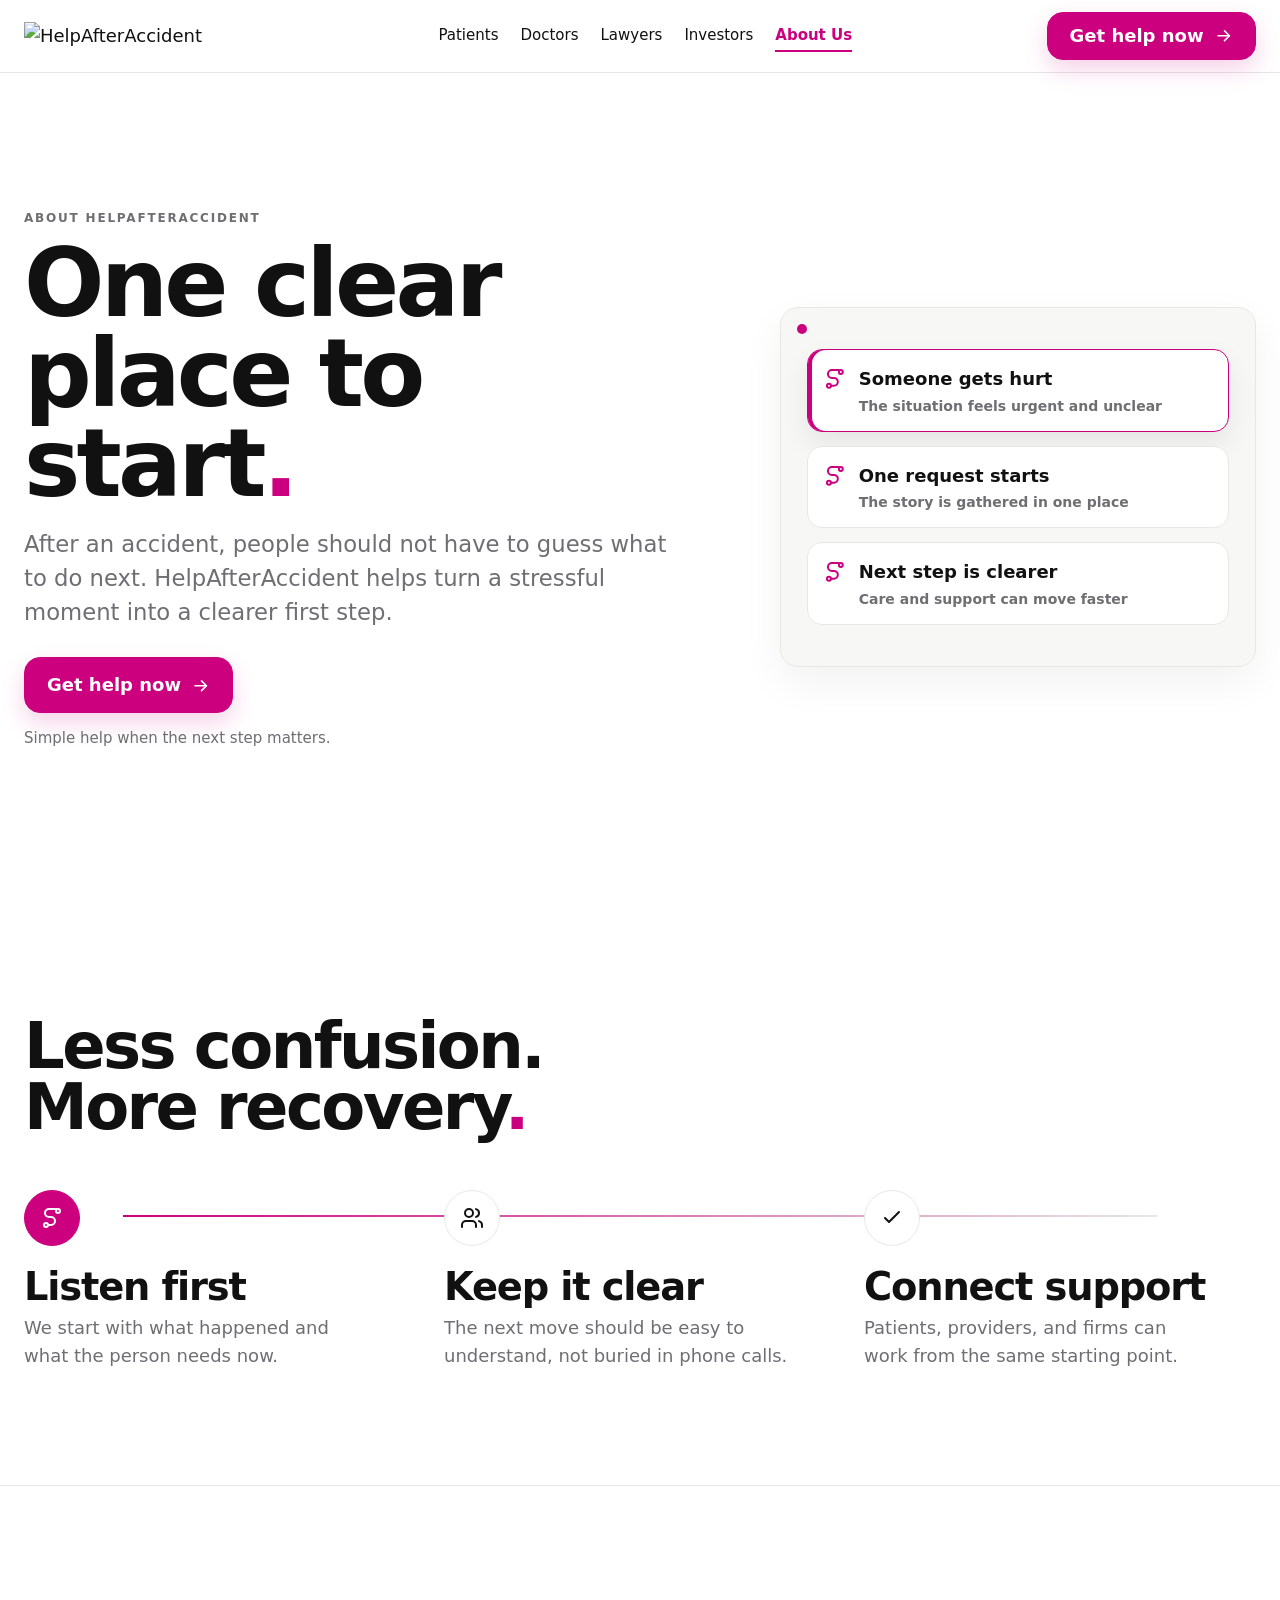
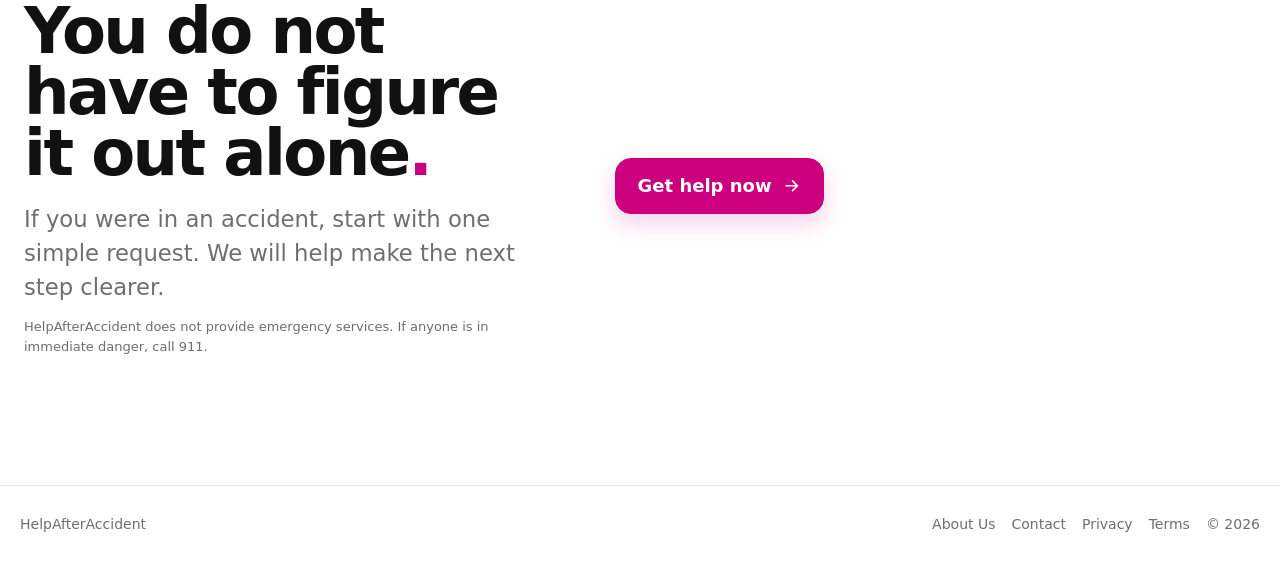
==== about.html @ e7239673 "Refine header and hero motion" ====
<!doctype html>
<html lang="en">
  <head>
    <meta charset="utf-8">
    <meta name="viewport" content="width=device-width, initial-scale=1">
    <title>About Us | HelpAfterAccident</title>
    <meta name="description" content="HelpAfterAccident gives people one clear place to start after an accident.">
    <meta property="og:title" content="About Us | HelpAfterAccident">
    <meta property="og:description" content="One clear place to start after an accident.">
    <meta name="twitter:card" content="summary">
    <link rel="icon" href="favicon.png">
    <link rel="apple-touch-icon" href="icon.png">
    <link rel="canonical" href="about.html">
    <link rel="stylesheet" href="styles.css">
    <script src="config.js"></script>
  </head>
  <body>
    <a class="skip" href="#main">Skip to content</a>
    <header class="site-header">
      <nav class="nav" aria-label="Main">
        <a class="logo" href="patients.html"><img src="logo.png" alt="HelpAfterAccident"></a>
        <div class="nav-links" id="menu" data-nav-links>
          <a href="patients.html">Patients</a><a href="doctors.html">Doctors</a><a href="lawyers.html">Lawyers</a><a href="investors.html">Investors</a><a href="about.html" aria-current="page">About Us</a>
        </div>
        <a class="button primary" href="patients.html">Get help now</a>
        <button class="menu-button" data-menu-button aria-expanded="false" aria-controls="menu">Menu</button>
      </nav>
    </header>
    <main id="main">
      <section class="hero">
        <div>
          <p class="eyebrow">About HelpAfterAccident</p>
          <h1>One clear place to start<span class="dot">.</span></h1>
          <p class="lead">After an accident, people should not have to guess what to do next. HelpAfterAccident helps turn a stressful moment into a clearer first step.</p>
          <div class="cta-row"><a class="button primary" href="patients.html">Get help now</a></div>
          <p class="support">Simple help when the next step matters.</p>
        </div>
        <div class="visual" data-state-visual>
          <div class="state" data-state>Someone gets hurt<span class="micro">The situation feels urgent and unclear</span></div>
          <div class="state" data-state>One request starts<span class="micro">The story is gathered in one place</span></div>
          <div class="state" data-state>Next step is clearer<span class="micro">Care and support can move faster</span></div>
        </div>
      </section>
      <section>
        <h2>Less confusion. More recovery<span class="dot">.</span></h2>
        <div class="steps">
          <div class="step"><div class="step-number">1</div><h3>Listen first</h3><p>We start with what happened and what the person needs now.</p></div>
          <div class="step"><div class="step-number">2</div><h3>Keep it clear</h3><p>The next move should be easy to understand, not buried in phone calls.</p></div>
          <div class="step"><div class="step-number">3</div><h3>Connect support</h3><p>Patients, providers, and firms can work from the same starting point.</p></div>
        </div>
      </section>
      <section class="final final-simple">
        <div><h2>You do not have to figure it out alone<span class="dot">.</span></h2><p class="lead">If you were in an accident, start with one simple request. We will help make the next step clearer.</p><p class="legal-note" data-legal="emergency"></p></div>
        <div class="plain-cta"><a class="button primary" href="patients.html">Get help now</a></div>
      </section>
    </main>
    <footer class="site-footer"><div class="footer-inner"><span>HelpAfterAccident</span><div class="footer-links"><a href="about.html">About Us</a><a href="mailto:contact@helpafteraccident.com">Contact</a><a href="privacy.html">Privacy</a><a href="terms.html">Terms</a><span>&copy; 2026</span></div></div></footer>
    <script src="script.js"></script>
  </body>
</html>
---- styles.css ----
:root {
  --ink: #111111;
  --paper: #ffffff;
  --soft-paper: #f7f7f5;
  --muted: #6e6e73;
  --line: #e7e7e5;
  --accent: #cc007e;
  --max: 1280px;
  --ease-out: cubic-bezier(0.22, 1, 0.36, 1);
  --ease-in-out: cubic-bezier(0.4, 0, 0.2, 1);
  font-family: Inter, ui-sans-serif, system-ui, -apple-system, BlinkMacSystemFont, "Segoe UI", sans-serif;
}

* { box-sizing: border-box; }
html { scroll-behavior: smooth; overflow-x: hidden; }
body {
  margin: 0;
  color: var(--ink);
  background: var(--paper);
  font-size: 17px;
  line-height: 1.55;
  overflow-x: hidden;
  text-rendering: optimizeLegibility;
}
body.menu-open { overflow: hidden; }
a { color: inherit; text-decoration: none; }
button, input, select, textarea { font: inherit; }
:focus-visible { outline: 3px solid var(--accent); outline-offset: 4px; }
.icon {
  width: 1.08em;
  height: 1.08em;
  flex: 0 0 auto;
  stroke: currentColor;
  stroke-width: 2;
  stroke-linecap: round;
  stroke-linejoin: round;
  fill: none;
}
.skip {
  position: fixed;
  left: 20px;
  top: calc(12px + env(safe-area-inset-top));
  z-index: 30;
  transform: translateY(-160%);
  background: var(--ink);
  color: white;
  padding: 10px 14px;
}
.skip:focus { transform: translateY(0); }

.site-header {
  position: sticky;
  top: 0;
  z-index: 20;
  border-bottom: 1px solid var(--line);
  background: color-mix(in srgb, var(--paper) 94%, transparent);
  backdrop-filter: blur(12px);
  padding-top: env(safe-area-inset-top);
}
.nav {
  max-width: var(--max);
  margin: 0 auto;
  min-height: 64px;
  padding: 0 20px;
  display: grid;
  grid-template-columns: auto 1fr auto;
  gap: 12px;
  align-items: center;
}
.logo { display: inline-flex; align-items: center; min-height: 48px; }
.logo img {
  width: 176px;
  max-width: 52vw;
  height: auto;
  display: block;
}
.nav-links {
  position: fixed;
  inset: calc(64px + env(safe-area-inset-top)) 0 auto 0;
  display: none;
  background: var(--paper);
  border-bottom: 1px solid var(--line);
  padding: 18px 20px 22px;
  flex-direction: column;
  gap: 4px;
  font-size: 22px;
  box-shadow: 0 28px 70px rgba(17, 17, 17, .10);
}
.nav-links.open { display: flex; animation: menu-in 180ms var(--ease-out); }
.nav-links a {
  min-height: 52px;
  display: flex;
  align-items: center;
  border-radius: 14px;
  padding: 0 12px;
}
.nav-links a[aria-current="page"] {
  color: var(--accent);
  background: color-mix(in srgb, var(--accent) 8%, white);
  font-weight: 850;
}
.menu-button {
  display: inline-flex;
  justify-self: end;
  gap: 8px;
  align-items: center;
  justify-content: center;
  min-width: 48px;
  min-height: 48px;
  border: 1px solid var(--line);
  border-radius: 14px;
  background: var(--paper);
  color: var(--ink);
}
.nav > .button { display: none; }

.button {
  display: inline-flex;
  gap: 10px;
  min-height: 56px;
  align-items: center;
  justify-content: center;
  border: 1px solid var(--ink);
  border-radius: 16px;
  padding: 0 22px;
  font-weight: 850;
  cursor: pointer;
  transition: transform 150ms var(--ease-in-out), box-shadow 150ms var(--ease-in-out), background 150ms var(--ease-in-out);
}
.button.primary {
  background: var(--accent);
  border-color: var(--accent);
  color: white;
  box-shadow: 0 10px 24px rgba(204, 0, 126, .18);
}
.button.secondary { background: transparent; color: var(--ink); }
.button:hover { transform: translateY(-1px); box-shadow: 0 14px 30px rgba(17, 17, 17, .11); }
.button:active { transform: scale(.985); }
.button .icon { transition: transform 150ms var(--ease-in-out); }
.button:hover .icon { transform: translateX(3px); }

main > section {
  max-width: var(--max);
  margin: 0 auto;
  padding: 72px 20px;
}
.hero {
  min-height: calc(100svh - 65px - env(safe-area-inset-top));
  display: grid;
  grid-template-columns: 1fr;
  align-content: start;
  gap: 24px;
  padding-top: 34px;
  padding-bottom: 34px;
}
.hero > * {
  opacity: 0;
  transform: translateY(12px);
  animation: rise-in 420ms var(--ease-out) forwards;
}
.hero > *:nth-child(2) { animation-delay: 80ms; }
.hero.dark {
  max-width: none;
  background: var(--ink);
  color: white;
  padding-left: 20px;
  padding-right: 20px;
}
.eyebrow {
  margin: 0 0 12px;
  color: var(--muted);
  font-size: 12px;
  font-weight: 900;
  letter-spacing: .15em;
  text-transform: uppercase;
}
.dark .eyebrow { color: #c8c8c8; }
h1, h2 {
  margin: 0;
  letter-spacing: -.04em;
  line-height: .95;
}
h1 {
  font-size: clamp(2.75rem, 11.5vw, 4rem);
  max-width: 10ch;
}
h2 {
  font-size: clamp(2.15rem, 8.4vw, 3.9rem);
  max-width: 12ch;
}
.lead {
  max-width: 38ch;
  margin: 18px 0 0;
  font-size: 18px;
  line-height: 1.5;
  color: var(--muted);
}
.dark .lead { color: #dddddd; }
.cta-row {
  display: grid;
  gap: 12px;
  margin-top: 28px;
  align-items: center;
}
.cta-row .button { width: 100%; }
.support { color: var(--muted); font-size: 15px; margin-top: 14px; }
.dot { color: var(--accent); }

.visual {
  border: 1px solid var(--line);
  border-radius: 18px;
  background: var(--soft-paper);
  min-height: 232px;
  padding: 18px;
  display: grid;
  align-content: center;
  gap: 14px;
  position: relative;
  overflow: hidden;
  box-shadow: 0 16px 44px rgba(17, 17, 17, .055);
}
.visual::before {
  content: "";
  position: absolute;
  inset: 16px auto auto 16px;
  width: 10px;
  height: 10px;
  border-radius: 999px;
  background: var(--accent);
}
.dark .visual { background: #181818; border-color: #333; }
.word-path { position: relative; display: grid; gap: 10px; }
.word-path::before {
  content: "";
  position: absolute;
  top: 34px;
  bottom: 34px;
  right: 32px;
  width: 2px;
  background: var(--line);
}
.word-path button {
  width: 100%;
  min-height: 58px;
  background: white;
  border: 1px solid var(--line);
  border-radius: 15px;
  padding: 12px 60px 12px 14px;
  text-align: left;
  font-size: clamp(1.65rem, 8vw, 2.4rem);
  line-height: 1;
  font-weight: 900;
  transition: border-color 180ms var(--ease-in-out), transform 180ms var(--ease-in-out), background 180ms var(--ease-in-out);
}
.word-path button[aria-pressed="true"] {
  border-color: var(--accent);
  background: color-mix(in srgb, var(--accent) 6%, white);
}
.word-path p {
  margin: 7px 0 0;
  font-size: 15px;
  line-height: 1.35;
  color: var(--muted);
  font-weight: 650;
}
.traveler {
  width: 14px;
  height: 14px;
  background: var(--accent);
  border-radius: 999px;
  position: absolute;
  right: 26px;
  top: 22px;
  box-shadow: 0 0 0 5px rgba(204, 0, 126, .12);
  transition: transform 920ms var(--ease-out);
  z-index: 2;
}

.state {
  border: 1px solid var(--line);
  border-radius: 15px;
  background: white;
  padding: 15px;
  min-height: 72px;
  font-weight: 850;
  display: grid;
  grid-template-columns: auto 1fr;
  column-gap: 12px;
  align-items: start;
  transition: transform 200ms var(--ease-in-out), border-color 200ms var(--ease-in-out), box-shadow 200ms var(--ease-in-out);
}
.dark .state { background: #222; border-color: #3a3a3a; }
.state.active {
  border-color: var(--accent);
  box-shadow: inset 4px 0 0 var(--accent), 0 12px 28px rgba(17, 17, 17, .075);
  transform: none;
}
.state > .icon { color: var(--accent); margin-top: 2px; font-size: 22px; }
.micro {
  display: block;
  grid-column: 2;
  margin-top: 4px;
  color: var(--muted);
  font-size: 14px;
  line-height: 1.35;
  font-weight: 550;
}

.steps {
  display: grid;
  grid-template-columns: 1fr;
  gap: 0;
  margin-top: 34px;
  position: relative;
}
.steps::before {
  content: "";
  position: absolute;
  top: 24px;
  bottom: 24px;
  left: 24px;
  width: 2px;
  background: linear-gradient(180deg, var(--accent), var(--line));
}
.step {
  position: relative;
  padding: 0 0 32px 72px;
}
.step:last-child { padding-bottom: 0; }
.step-number {
  position: absolute;
  left: 0;
  top: 0;
  width: 50px;
  height: 50px;
  border-radius: 999px;
  background: var(--paper);
  color: var(--ink);
  border: 1px solid var(--line);
  display: grid;
  place-items: center;
  transition: transform 200ms var(--ease-in-out), background 200ms var(--ease-in-out), color 200ms var(--ease-in-out), border-color 200ms var(--ease-in-out);
}
.step:first-child .step-number,
.step:hover .step-number {
  background: var(--accent);
  color: white;
  border-color: var(--accent);
}
.step-number .icon { width: 24px; height: 24px; }
.step h3 {
  font-size: clamp(1.55rem, 6vw, 2.3rem);
  line-height: 1;
  margin: 0 0 8px;
  letter-spacing: -.03em;
}
.step p { margin: 0; color: var(--muted); max-width: 30ch; }

.final {
  display: grid;
  grid-template-columns: 1fr;
  gap: 28px;
  align-items: start;
  border-top: 1px solid var(--line);
  padding-bottom: calc(84px + env(safe-area-inset-bottom));
}
.final-simple {
  align-items: center;
}
.plain-cta {
  display: flex;
  align-items: center;
}
form {
  border: 1px solid var(--line);
  border-radius: 18px;
  padding: 18px;
  background: var(--soft-paper);
  display: grid;
  gap: 14px;
  box-shadow: 0 16px 40px rgba(17, 17, 17, .045);
}
label { display: grid; gap: 7px; font-weight: 800; font-size: 15px; }
input, select, textarea {
  min-height: 50px;
  border: 1px solid #d4d4d0;
  border-radius: 13px;
  padding: 10px 12px;
  background: white;
  transition: border-color 160ms var(--ease-in-out), box-shadow 160ms var(--ease-in-out);
}
input:focus, select:focus, textarea:focus {
  border-color: var(--accent);
  box-shadow: 0 0 0 4px rgba(204, 0, 126, .11);
}
textarea { min-height: 104px; resize: vertical; }
.check {
  grid-template-columns: 24px 1fr;
  align-items: start;
  font-weight: 650;
  color: var(--muted);
}
.check input { min-height: 20px; width: 20px; margin-top: 2px; }
.hidden-field { position: absolute; left: -10000px; width: 1px; height: 1px; overflow: hidden; }
.form-status { min-height: 24px; color: #9b005f; font-weight: 750; }
.legal-note { color: var(--muted); font-size: 13px; }

.proof-strip { display: none; gap: 18px; margin-top: 24px; flex-wrap: wrap; }
.proof-strip.visible { display: flex; }
.proof-item { border-top: 1px solid #555; padding-top: 12px; min-width: 150px; }
.proof-value { font-size: 1.55rem; font-weight: 900; }
.proof-label { color: #d0d0d0; font-size: 14px; }

.site-footer {
  border-top: 1px solid var(--line);
  padding: 28px 20px calc(28px + env(safe-area-inset-bottom));
  color: var(--muted);
  font-size: 14px;
}
.footer-inner {
  max-width: var(--max);
  margin: 0 auto;
  display: flex;
  gap: 16px;
  justify-content: space-between;
  flex-wrap: wrap;
}
.footer-links { display: flex; gap: 16px; flex-wrap: wrap; }

.reveal {
  opacity: 1;
  transform: none;
}
.js .reveal {
  opacity: 0;
  transform: translateY(12px);
  transition: opacity 420ms var(--ease-out), transform 420ms var(--ease-out);
}
.js .reveal.is-visible {
  opacity: 1;
  transform: translateY(0);
}
.sticky-cta {
  position: fixed;
  z-index: 18;
  left: 0;
  right: 0;
  bottom: 0;
  padding: 10px 20px calc(10px + env(safe-area-inset-bottom));
  background: color-mix(in srgb, var(--paper) 94%, transparent);
  border-top: 1px solid var(--line);
  backdrop-filter: blur(14px);
  transform: translateY(110%);
  transition: transform 220ms var(--ease-out);
}
.sticky-cta.visible { transform: translateY(0); }
.sticky-cta .button { width: 100%; }

@keyframes rise-in {
  to { opacity: 1; transform: translateY(0); }
}
@keyframes menu-in {
  from { opacity: 0; transform: translateY(-8px); }
  to { opacity: 1; transform: translateY(0); }
}

@media (min-width: 520px) {
  .cta-row { display: flex; flex-wrap: wrap; }
  .cta-row .button { width: auto; }
  main > section { padding-left: 24px; padding-right: 24px; }
}

@media (min-width: 861px) {
  body { font-size: 18px; }
  .nav {
    min-height: 72px;
    padding: 0 24px;
    grid-template-columns: auto 1fr auto;
    gap: 24px;
  }
  .logo img { width: 220px; max-width: 54vw; }
  .menu-button { display: none; }
  .nav > .button { display: inline-flex; justify-self: end; min-height: 48px; }
  .nav-links {
    position: static;
    display: flex;
    justify-self: center;
    flex-direction: row;
    gap: 22px;
    padding: 0;
    border: 0;
    box-shadow: none;
    font-size: 15px;
    background: transparent;
  }
  .nav-links a {
    min-height: 44px;
    padding: 0;
    border-radius: 0;
    position: relative;
    background: transparent !important;
  }
  .nav-links a::after {
    content: "";
    position: absolute;
    left: 0;
    right: 0;
    bottom: 6px;
    height: 2px;
    background: var(--accent);
    transform: scaleX(0);
    transform-origin: left;
    transition: transform 180ms var(--ease-in-out);
  }
  .nav-links a:hover::after,
  .nav-links a[aria-current="page"]::after { transform: scaleX(1); }
  main > section { padding: clamp(84px, 9vw, 136px) 24px; }
  .hero {
    min-height: calc(100svh - 72px);
    grid-template-columns: minmax(0, 7fr) minmax(320px, 5fr);
    align-items: center;
    align-content: center;
    gap: clamp(40px, 7vw, 90px);
  }
  .hero.dark {
    padding-left: max(24px, calc((100vw - var(--max)) / 2 + 24px));
    padding-right: max(24px, calc((100vw - var(--max)) / 2 + 24px));
  }
  h1 { font-size: clamp(4.8rem, 7.4vw, 7.5rem); }
  h2 { font-size: clamp(3.6rem, 5vw, 5.4rem); }
  .lead { max-width: 56ch; font-size: clamp(1.15rem, 1.8vw, 1.42rem); }
  .visual { min-height: 360px; padding: 26px; }
  .word-path { gap: 18px; }
  .word-path button {
    min-height: 88px;
    padding: 20px 70px 20px 20px;
    font-size: clamp(2rem, 4vw, 4.2rem);
  }
  .word-path p { font-size: 18px; }
  .traveler { top: 38px; right: 30px; }
  .steps {
    grid-template-columns: 1fr 1fr 1fr;
    gap: 28px;
    margin-top: 52px;
  }
  .steps::before {
    top: 25px;
    bottom: auto;
    left: 8%;
    right: 8%;
    width: auto;
    height: 2px;
    background: linear-gradient(90deg, var(--accent), var(--line));
  }
  .step { padding: 0; }
  .step-number {
    position: static;
    width: 56px;
    height: 56px;
  }
  .step h3 { margin: 22px 0 8px; font-size: clamp(1.8rem, 3vw, 3rem); }
  .final {
    grid-template-columns: minmax(0, 5fr) minmax(300px, 6fr);
    gap: 56px;
    padding-bottom: clamp(84px, 9vw, 136px);
  }
  .sticky-cta { display: none; }
}

@media (max-width: 380px) {
  .nav { padding-left: 16px; padding-right: 16px; }
  .logo img { width: 148px; }
  main > section, .hero.dark { padding-left: 16px; padding-right: 16px; }
  .hero { padding-top: 26px; gap: 20px; }
  h1 { font-size: clamp(2.45rem, 12vw, 3.4rem); }
  .lead { font-size: 17px; }
  .cta-row { margin-top: 22px; }
  .hero .button.secondary,
  .hero .support { display: none; }
  .visual { min-height: 214px; }
  .word-path button { font-size: 1.45rem; }
}

@media (prefers-reduced-motion: reduce) {
  *, *::before, *::after {
    animation-duration: .01ms !important;
    animation-iteration-count: 1 !important;
    scroll-behavior: auto !important;
    transition-duration: .01ms !important;
  }
  .hero > *, .js .reveal {
    opacity: 1 !important;
    transform: none !important;
  }
  .sticky-cta { transition: none !important; }
}
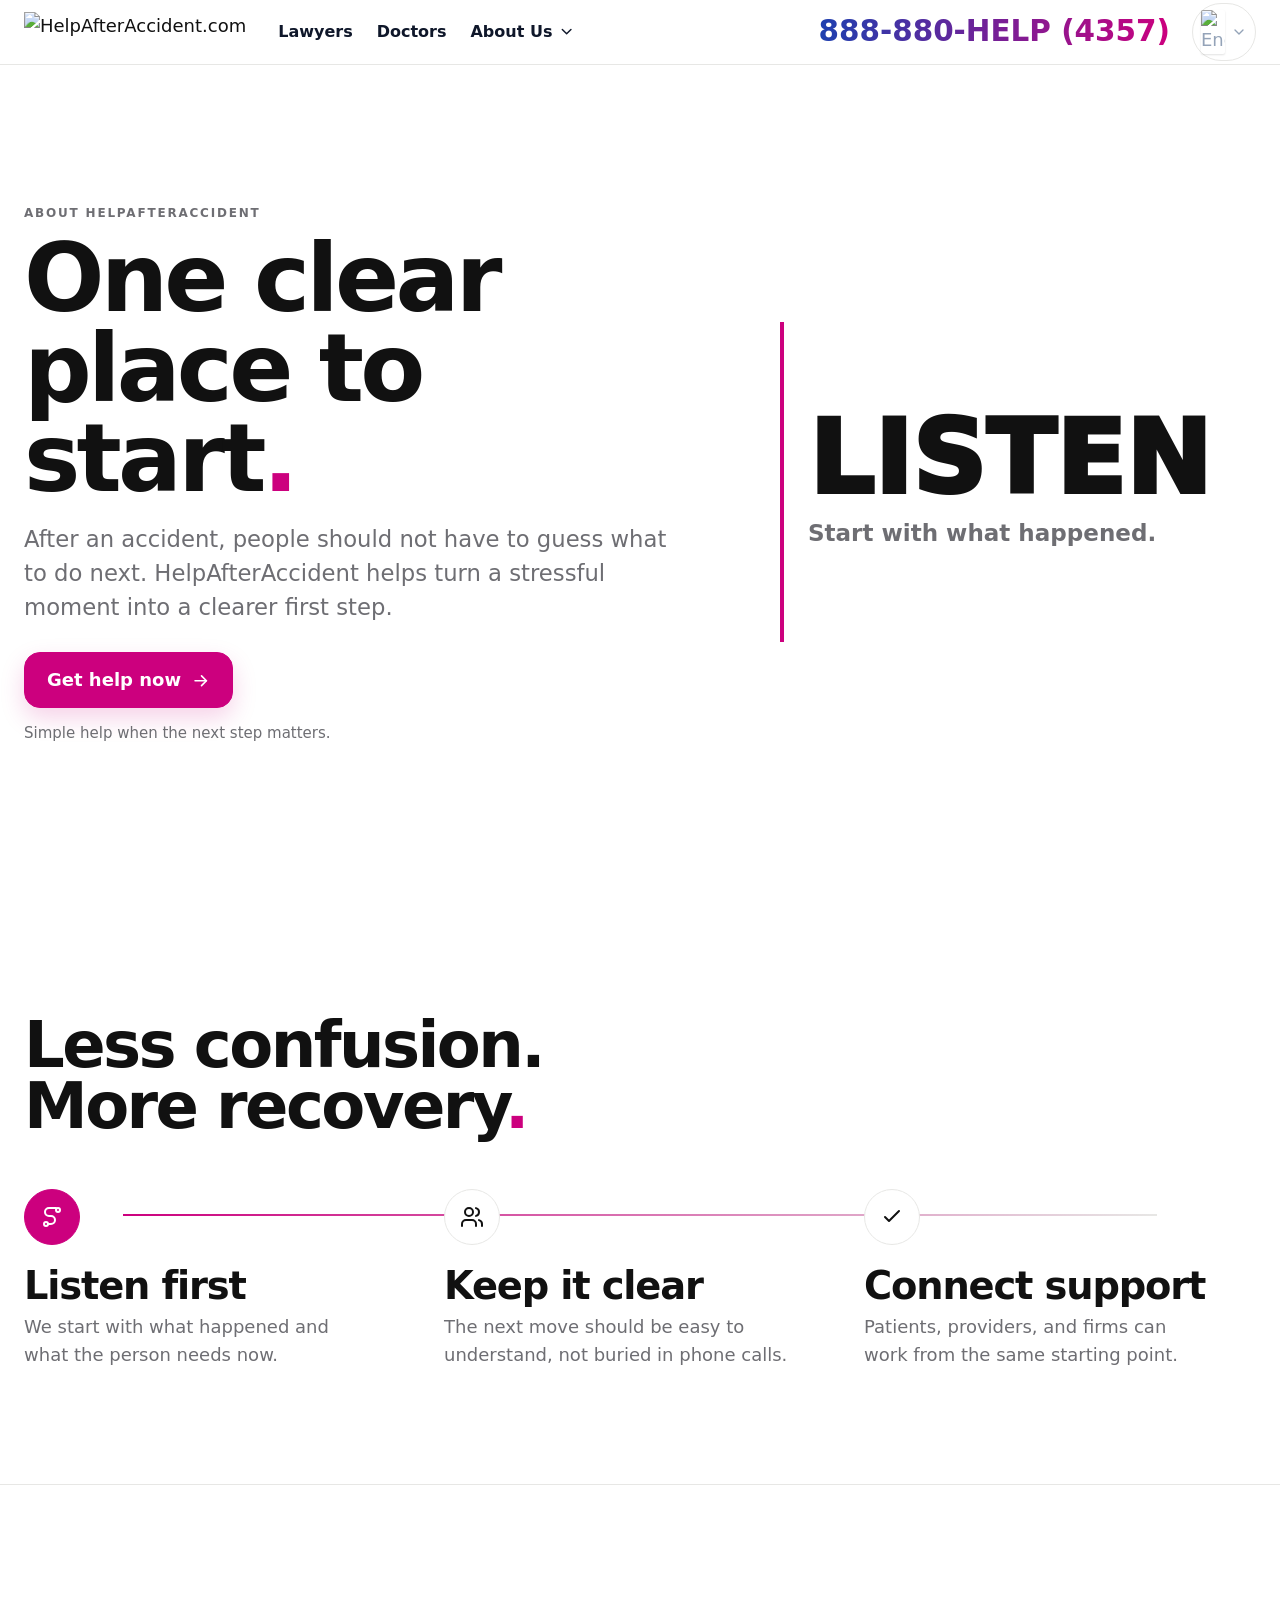
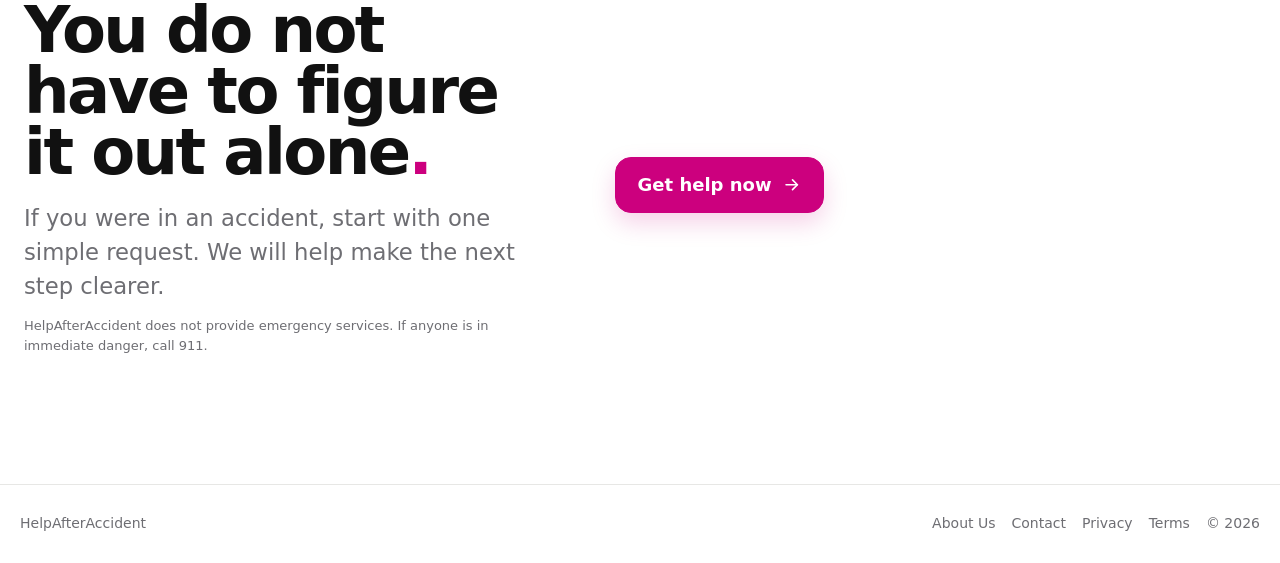
==== commit 77740cf2: "Add kinetic hero word panel" ====
--- a/about.html
+++ b/about.html
@@ -17,14 +17,33 @@
   <body>
     <a class="skip" href="#main">Skip to content</a>
     <header class="site-header">
-      <nav class="nav" aria-label="Main">
-        <a class="logo" href="patients.html"><img src="logo.png" alt="HelpAfterAccident"></a>
-        <div class="nav-links" id="menu" data-nav-links>
-          <a href="patients.html">Patients</a><a href="doctors.html">Doctors</a><a href="lawyers.html">Lawyers</a><a href="investors.html">Investors</a><a href="about.html" aria-current="page">About Us</a>
+      <div class="container-custom nav-shell">
+        <div class="header-bar">
+          <div class="header-left">
+            <a class="logo" href="patients.html"><img src="logo.png" alt="HelpAfterAccident.com"></a>
+            <nav class="nav-links" id="menu" data-nav-links aria-label="Main">
+              <a href="lawyers.html">Lawyers</a>
+              <a href="doctors.html">Doctors</a>
+              <div class="nav-dropdown">
+                <button class="nav-dropdown-trigger" type="button">About Us<svg class="icon" viewBox="0 0 24 24" aria-hidden="true"><path d="m6 9 6 6 6-6"/></svg></button>
+                <div class="nav-dropdown-menu">
+                  <a href="about.html">About</a>
+                  <a href="investors.html">Investor Relations</a>
+                </div>
+              </div>
+            </nav>
+          </div>
+          <div class="header-actions">
+            <a class="phone-link" href="tel:8888804357">888-880-HELP (4357)</a>
+            <button class="language-button" type="button" aria-label="Select language"><img src="https://flagcdn.com/w40/us.png" alt="English"><svg class="icon" viewBox="0 0 24 24" aria-hidden="true"><path d="m6 9 6 6 6-6"/></svg></button>
+          </div>
+          <div class="mobile-actions">
+            <button class="language-button" type="button" aria-label="Select language"><img src="https://flagcdn.com/w40/us.png" alt="English"><svg class="icon" viewBox="0 0 24 24" aria-hidden="true"><path d="m6 9 6 6 6-6"/></svg></button>
+            <a class="mobile-call" href="tel:8888804357"><svg class="icon" viewBox="0 0 24 24" aria-hidden="true"><path d="M22 16.92v3a2 2 0 0 1-2.18 2 19.8 19.8 0 0 1-8.63-3.07 19.5 19.5 0 0 1-6-6A19.8 19.8 0 0 1 2.12 4.18 2 2 0 0 1 4.11 2h3a2 2 0 0 1 2 1.72c.12.91.33 1.8.63 2.65a2 2 0 0 1-.45 2.11L8 9.79a16 16 0 0 0 6.2 6.2l1.31-1.31a2 2 0 0 1 2.11-.45c.85.3 1.74.51 2.65.63A2 2 0 0 1 22 16.92z"/></svg><span>Call</span></a>
+            <button class="menu-button" data-menu-button aria-expanded="false" aria-controls="menu">Menu</button>
+          </div>
         </div>
-        <a class="button primary" href="patients.html">Get help now</a>
-        <button class="menu-button" data-menu-button aria-expanded="false" aria-controls="menu">Menu</button>
-      </nav>
+      </div>
     </header>
     <main id="main">
       <section class="hero">
@@ -35,10 +54,10 @@
           <div class="cta-row"><a class="button primary" href="patients.html">Get help now</a></div>
           <p class="support">Simple help when the next step matters.</p>
         </div>
-        <div class="visual" data-state-visual>
-          <div class="state" data-state>Someone gets hurt<span class="micro">The situation feels urgent and unclear</span></div>
-          <div class="state" data-state>One request starts<span class="micro">The story is gathered in one place</span></div>
-          <div class="state" data-state>Next step is clearer<span class="micro">Care and support can move faster</span></div>
+        <div class="kinetic-panel" data-kinetic-panel aria-label="What HelpAfterAccident does">
+          <div class="kinetic-step is-active" data-kinetic-step><span>Listen</span><p>Start with what happened.</p></div>
+          <div class="kinetic-step" data-kinetic-step><span>Clarify</span><p>Make the next move easier.</p></div>
+          <div class="kinetic-step" data-kinetic-step><span>Connect</span><p>Help support move faster.</p></div>
         </div>
       </section>
       <section>
--- a/styles.css
+++ b/styles.css
@@ -21,6 +21,7 @@
   line-height: 1.55;
   overflow-x: hidden;
   text-rendering: optimizeLegibility;
+  padding-top: calc(80px + env(safe-area-inset-top));
 }
 body.menu-open { overflow: hidden; }
 a { color: inherit; text-decoration: none; }
@@ -49,70 +50,162 @@
 .skip:focus { transform: translateY(0); }
 
 .site-header {
-  position: sticky;
+  position: fixed;
   top: 0;
+  left: 0;
+  right: 0;
   z-index: 20;
   border-bottom: 1px solid var(--line);
-  background: color-mix(in srgb, var(--paper) 94%, transparent);
-  backdrop-filter: blur(12px);
+  background: var(--paper);
+  box-shadow: 0 0 0 rgba(17, 17, 17, 0);
+  transition: box-shadow 300ms var(--ease-in-out);
   padding-top: env(safe-area-inset-top);
 }
-.nav {
+.container-custom {
   max-width: var(--max);
   margin: 0 auto;
-  min-height: 64px;
-  padding: 0 20px;
-  display: grid;
-  grid-template-columns: auto 1fr auto;
-  gap: 12px;
-  align-items: center;
+  padding-left: 16px;
+  padding-right: 16px;
+}
+.nav-shell { height: 80px; }
+.header-bar {
+  height: 100%;
+  display: flex;
+  align-items: center;
+  justify-content: space-between;
+  background: var(--paper);
+}
+.header-left {
+  display: flex;
+  align-items: center;
+  gap: 18px;
+  min-width: 0;
 }
 .logo { display: inline-flex; align-items: center; min-height: 48px; }
 .logo img {
-  width: 176px;
-  max-width: 52vw;
-  height: auto;
+  height: 32px;
+  width: auto;
+  max-width: min(52vw, 220px);
   display: block;
+  object-fit: contain;
 }
 .nav-links {
   position: fixed;
-  inset: calc(64px + env(safe-area-inset-top)) 0 auto 0;
+  inset: calc(80px + env(safe-area-inset-top)) 0 auto 0;
   display: none;
   background: var(--paper);
   border-bottom: 1px solid var(--line);
-  padding: 18px 20px 22px;
+  padding: 24px 20px 28px;
   flex-direction: column;
-  gap: 4px;
-  font-size: 22px;
+  gap: 14px;
+  font-size: 18px;
   box-shadow: 0 28px 70px rgba(17, 17, 17, .10);
 }
 .nav-links.open { display: flex; animation: menu-in 180ms var(--ease-out); }
-.nav-links a {
-  min-height: 52px;
+.nav-links a,
+.nav-dropdown-trigger {
+  min-height: 44px;
   display: flex;
   align-items: center;
-  border-radius: 14px;
+  gap: 6px;
+  border: 0;
+  background: transparent;
+  color: #0f172a;
+  font-size: inherit;
+  font-weight: 800;
+  text-transform: capitalize;
+  padding: 0;
+  cursor: pointer;
+}
+.nav-links a:hover,
+.nav-dropdown-trigger:hover { color: var(--accent); }
+.nav-dropdown {
+  display: grid;
+  gap: 8px;
+}
+.nav-dropdown-menu {
+  display: grid;
+  gap: 8px;
+  padding-left: 16px;
+  border-left: 2px solid var(--line);
+}
+.nav-dropdown-menu a {
+  color: #475569;
+  font-size: 16px;
+  font-weight: 750;
+}
+.header-actions {
+  display: none;
+  align-items: center;
+  gap: 22px;
+}
+.phone-link {
+  white-space: nowrap;
+  font-size: clamp(1.35rem, 2.3vw, 2rem);
+  line-height: 1;
+  font-weight: 900;
+  background: linear-gradient(90deg, #1e40af 0%, #cc007e 50%, #1e40af 100%);
+  background-size: 200% auto;
+  -webkit-background-clip: text;
+  background-clip: text;
+  color: transparent;
+  animation: gradient-move 2.5s linear infinite;
+}
+.language-button {
+  display: inline-flex;
+  align-items: center;
+  gap: 6px;
+  border: 1px solid var(--line);
+  border-radius: 999px;
+  background: var(--paper);
+  padding: 6px 8px;
+  min-height: 34px;
+  color: #94a3b8;
+  transition: border-color 160ms var(--ease-in-out), background 160ms var(--ease-in-out), color 160ms var(--ease-in-out);
+}
+.language-button:hover {
+  border-color: var(--accent);
+  color: var(--accent);
+  background: #fafafa;
+}
+.language-button img {
+  width: 24px;
+  height: auto;
+  border-radius: 2px;
+  box-shadow: 0 1px 2px rgba(17, 17, 17, .12);
+}
+.language-button .icon { width: 16px; height: 16px; }
+.mobile-actions {
+  display: flex;
+  align-items: center;
+  gap: 6px;
+}
+.mobile-call {
+  display: inline-flex;
+  min-height: 38px;
+  align-items: center;
+  justify-content: center;
+  gap: 7px;
+  border-radius: 999px;
+  background: var(--accent);
+  color: white;
   padding: 0 12px;
-}
-.nav-links a[aria-current="page"] {
-  color: var(--accent);
-  background: color-mix(in srgb, var(--accent) 8%, white);
-  font-weight: 850;
+  font-size: 14px;
+  font-weight: 800;
 }
 .menu-button {
   display: inline-flex;
   justify-self: end;
-  gap: 8px;
+  gap: 6px;
   align-items: center;
   justify-content: center;
-  min-width: 48px;
-  min-height: 48px;
-  border: 1px solid var(--line);
-  border-radius: 14px;
+  min-width: 40px;
+  min-height: 40px;
+  border: 0;
+  border-radius: 10px;
   background: var(--paper);
   color: var(--ink);
 }
-.nav > .button { display: none; }
 
 .button {
   display: inline-flex;
@@ -148,8 +241,7 @@
   min-height: calc(100svh - 65px - env(safe-area-inset-top));
   display: grid;
   grid-template-columns: 1fr;
-  align-content: start;
-  gap: 24px;
+  align-content: center;
   padding-top: 34px;
   padding-bottom: 34px;
 }
@@ -182,7 +274,7 @@
 }
 h1 {
   font-size: clamp(2.75rem, 11.5vw, 4rem);
-  max-width: 10ch;
+  max-width: 12ch;
 }
 h2 {
   font-size: clamp(2.15rem, 8.4vw, 3.9rem);
@@ -205,6 +297,53 @@
 .cta-row .button { width: 100%; }
 .support { color: var(--muted); font-size: 15px; margin-top: 14px; }
 .dot { color: var(--accent); }
+.kinetic-panel {
+  min-height: 210px;
+  position: relative;
+  display: grid;
+  align-content: center;
+  overflow: hidden;
+}
+.kinetic-panel::before {
+  content: "";
+  position: absolute;
+  left: 0;
+  top: 12%;
+  bottom: 12%;
+  width: 4px;
+  background: var(--accent);
+}
+.kinetic-step {
+  grid-area: 1 / 1;
+  padding-left: 22px;
+  opacity: 0;
+  transform: translateY(18px);
+  transition: opacity 520ms var(--ease-out), transform 520ms var(--ease-out);
+  pointer-events: none;
+}
+.kinetic-step.is-active {
+  opacity: 1;
+  transform: translateY(0);
+}
+.kinetic-step span {
+  display: block;
+  color: var(--ink);
+  font-size: clamp(3.6rem, 17vw, 6.4rem);
+  line-height: .82;
+  font-weight: 950;
+  letter-spacing: 0;
+  text-transform: uppercase;
+}
+.kinetic-step p {
+  max-width: 24ch;
+  margin: 18px 0 0;
+  color: var(--muted);
+  font-size: clamp(1.05rem, 4vw, 1.55rem);
+  line-height: 1.22;
+  font-weight: 800;
+}
+.dark .kinetic-step span { color: white; }
+.dark .kinetic-step p { color: #d6d6d6; }
 
 .visual {
   border: 1px solid var(--line);
@@ -463,6 +602,10 @@
   from { opacity: 0; transform: translateY(-8px); }
   to { opacity: 1; transform: translateY(0); }
 }
+@keyframes gradient-move {
+  from { background-position: -100%; }
+  to { background-position: 200%; }
+}
 
 @media (min-width: 520px) {
   .cta-row { display: flex; flex-wrap: wrap; }
@@ -472,51 +615,62 @@
 
 @media (min-width: 861px) {
   body { font-size: 18px; }
-  .nav {
-    min-height: 72px;
-    padding: 0 24px;
-    grid-template-columns: auto 1fr auto;
-    gap: 24px;
-  }
-  .logo img { width: 220px; max-width: 54vw; }
+  body { padding-top: calc(64px + env(safe-area-inset-top)); }
+  .container-custom { padding-left: 24px; padding-right: 24px; }
+  .nav-shell { height: 64px; }
+  .header-left { gap: 24px; }
+  .logo img { height: 40px; max-width: 260px; }
   .menu-button { display: none; }
-  .nav > .button { display: inline-flex; justify-self: end; min-height: 48px; }
+  .mobile-actions { display: none; }
+  .header-actions { display: flex; }
   .nav-links {
     position: static;
     display: flex;
-    justify-self: center;
     flex-direction: row;
-    gap: 22px;
+    align-items: center;
+    gap: 8px;
     padding: 0;
     border: 0;
     box-shadow: none;
-    font-size: 15px;
+    font-size: 16px;
     background: transparent;
   }
-  .nav-links a {
-    min-height: 44px;
-    padding: 0;
-    border-radius: 0;
-    position: relative;
-    background: transparent !important;
-  }
-  .nav-links a::after {
-    content: "";
+  .nav-links a,
+  .nav-dropdown-trigger {
+    min-height: 32px;
+    padding: 4px 8px;
+    font-size: 16px;
+  }
+  .nav-dropdown { position: relative; }
+  .nav-dropdown-menu {
     position: absolute;
     left: 0;
-    right: 0;
-    bottom: 6px;
-    height: 2px;
-    background: var(--accent);
-    transform: scaleX(0);
-    transform-origin: left;
-    transition: transform 180ms var(--ease-in-out);
-  }
-  .nav-links a:hover::after,
-  .nav-links a[aria-current="page"]::after { transform: scaleX(1); }
+    top: calc(100% + 8px);
+    width: 196px;
+    padding: 8px 0;
+    border: 1px solid #f1f1f1;
+    border-radius: 12px;
+    background: white;
+    box-shadow: 0 18px 44px rgba(17, 17, 17, .12);
+    opacity: 0;
+    visibility: hidden;
+    transform: translateY(-4px);
+    transition: opacity 160ms var(--ease-in-out), transform 160ms var(--ease-in-out), visibility 160ms var(--ease-in-out);
+  }
+  .nav-dropdown:hover .nav-dropdown-menu,
+  .nav-dropdown:focus-within .nav-dropdown-menu {
+    opacity: 1;
+    visibility: visible;
+    transform: translateY(0);
+  }
+  .nav-dropdown-menu a {
+    min-height: 38px;
+    padding: 0 16px;
+    font-size: 15px;
+  }
   main > section { padding: clamp(84px, 9vw, 136px) 24px; }
   .hero {
-    min-height: calc(100svh - 72px);
+    min-height: calc(100svh - 64px);
     grid-template-columns: minmax(0, 7fr) minmax(320px, 5fr);
     align-items: center;
     align-content: center;
@@ -526,9 +680,13 @@
     padding-left: max(24px, calc((100vw - var(--max)) / 2 + 24px));
     padding-right: max(24px, calc((100vw - var(--max)) / 2 + 24px));
   }
-  h1 { font-size: clamp(4.8rem, 7.4vw, 7.5rem); }
+  h1 { font-size: clamp(4.8rem, 7.4vw, 7.5rem); max-width: 12ch; }
   h2 { font-size: clamp(3.6rem, 5vw, 5.4rem); }
   .lead { max-width: 56ch; font-size: clamp(1.15rem, 1.8vw, 1.42rem); }
+  .kinetic-panel { min-height: 420px; }
+  .kinetic-step { padding-left: 28px; }
+  .kinetic-step span { font-size: clamp(4.8rem, 8vw, 8.4rem); }
+  .kinetic-step p { font-size: clamp(1.2rem, 1.8vw, 1.65rem); }
   .visual { min-height: 360px; padding: 26px; }
   .word-path { gap: 18px; }
   .word-path button {
@@ -568,8 +726,8 @@
 }
 
 @media (max-width: 380px) {
-  .nav { padding-left: 16px; padding-right: 16px; }
-  .logo img { width: 148px; }
+  .container-custom { padding-left: 12px; padding-right: 12px; }
+  .logo img { max-width: 150px; }
   main > section, .hero.dark { padding-left: 16px; padding-right: 16px; }
   .hero { padding-top: 26px; gap: 20px; }
   h1 { font-size: clamp(2.45rem, 12vw, 3.4rem); }
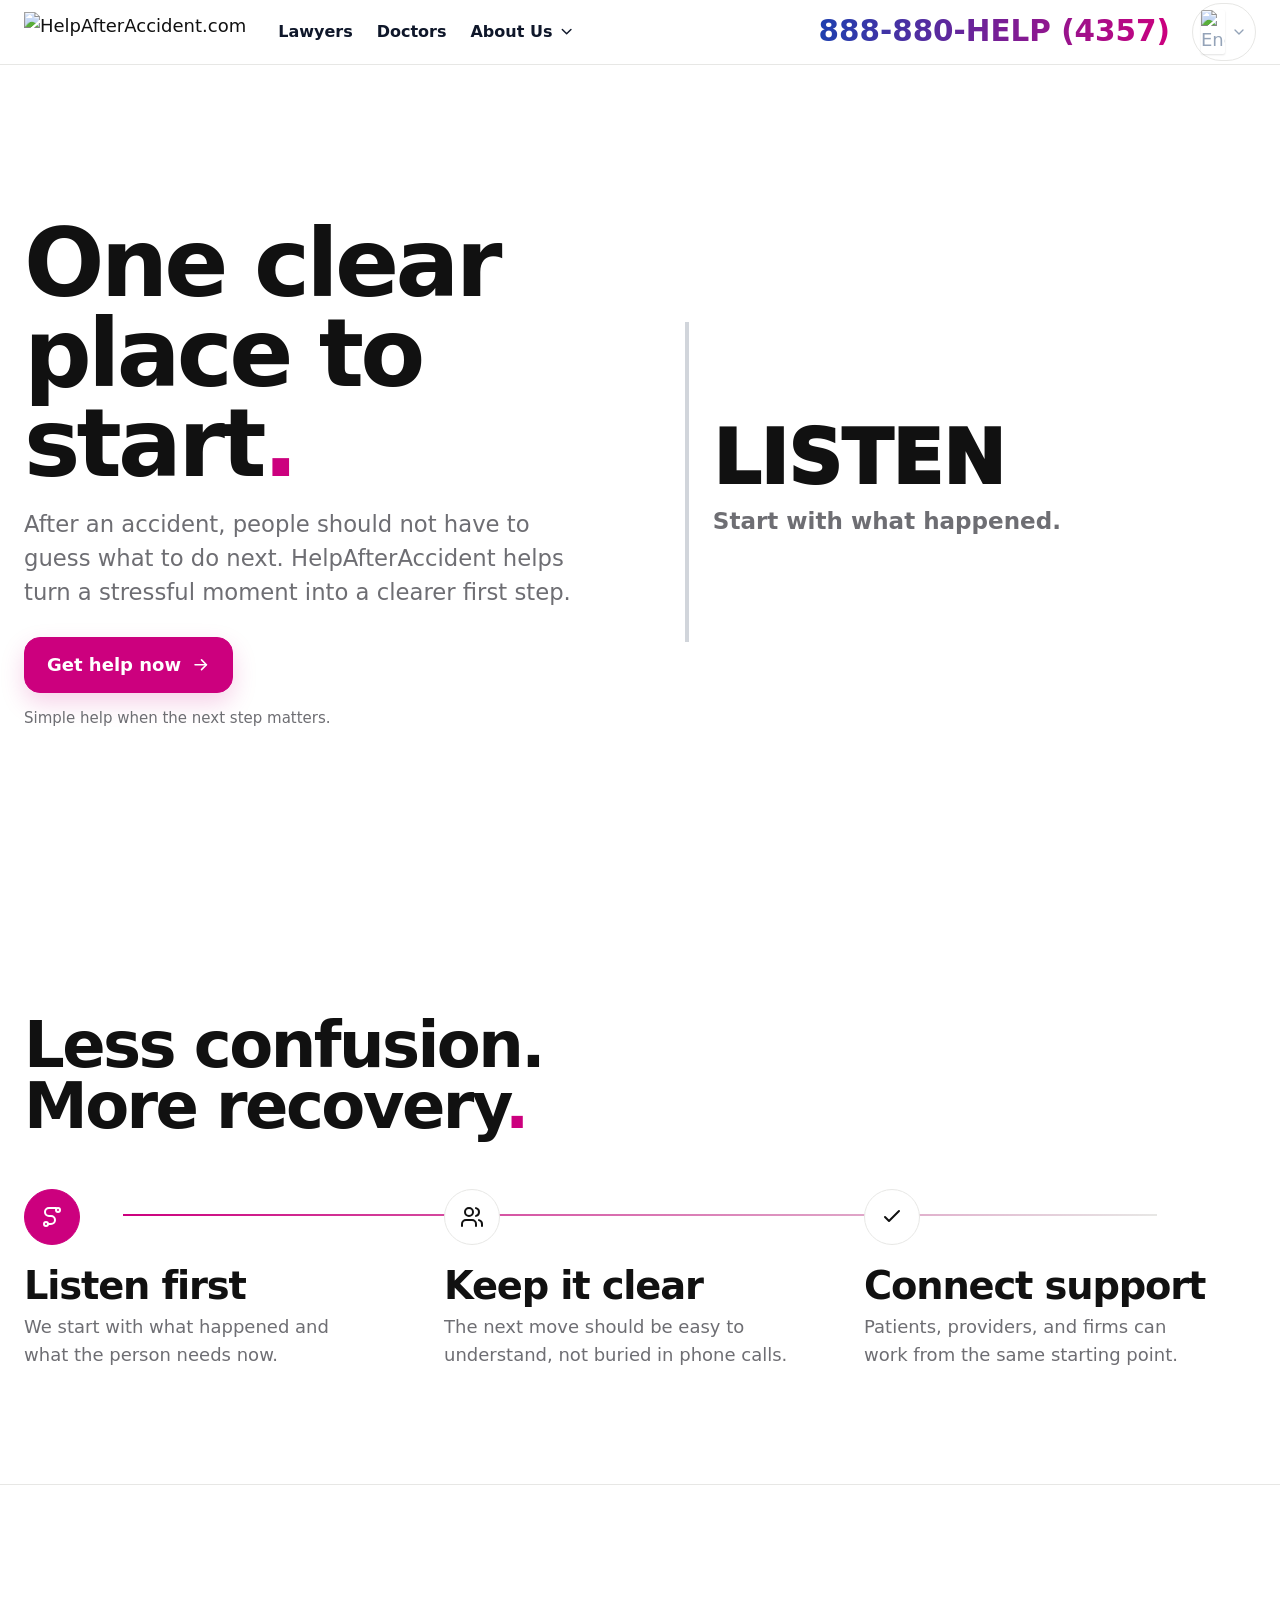
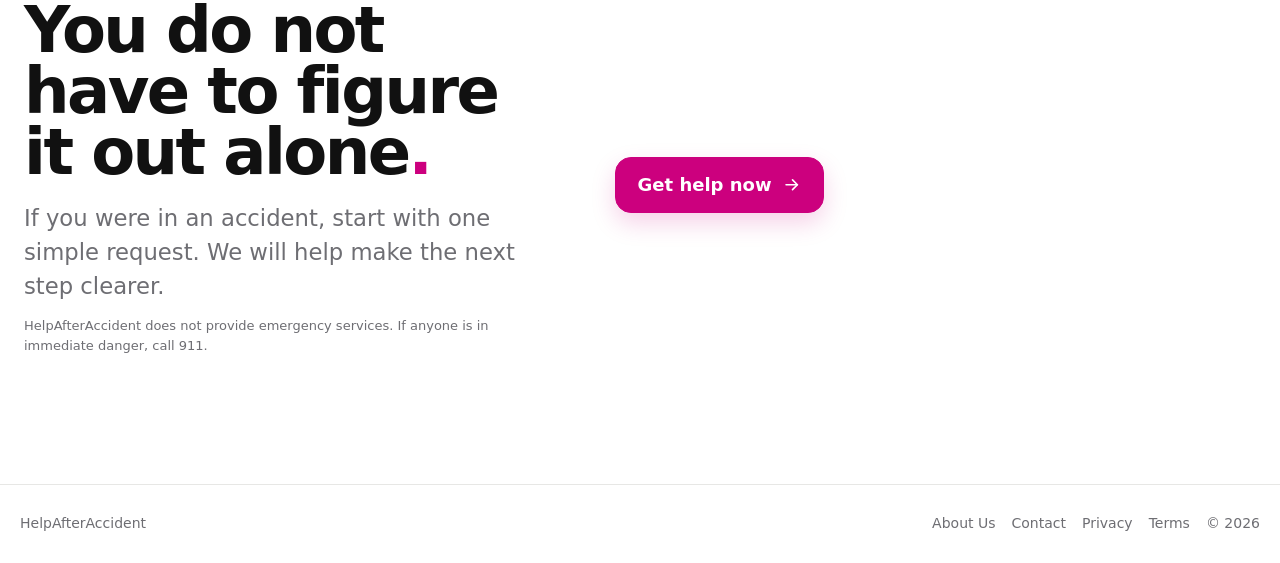
==== commit 6811de90: "Accent navbar phone suffix" ====
--- a/about.html
+++ b/about.html
@@ -34,7 +34,7 @@
             </nav>
           </div>
           <div class="header-actions">
-            <a class="phone-link" href="tel:8888804357">888-880-HELP (4357)</a>
+            <a class="phone-link" href="tel:8888804357">888-880-<span>HELP (4357)</span></a>
             <button class="language-button" type="button" aria-label="Select language"><img src="https://flagcdn.com/w40/us.png" alt="English"><svg class="icon" viewBox="0 0 24 24" aria-hidden="true"><path d="m6 9 6 6 6-6"/></svg></button>
           </div>
           <div class="mobile-actions">
@@ -48,7 +48,6 @@
     <main id="main">
       <section class="hero">
         <div>
-          <p class="eyebrow">About HelpAfterAccident</p>
           <h1>One clear place to start<span class="dot">.</span></h1>
           <p class="lead">After an accident, people should not have to guess what to do next. HelpAfterAccident helps turn a stressful moment into a clearer first step.</p>
           <div class="cta-row"><a class="button primary" href="patients.html">Get help now</a></div>
--- a/styles.css
+++ b/styles.css
@@ -258,6 +258,22 @@
   padding-left: 20px;
   padding-right: 20px;
 }
+.hero-image-left {
+  align-content: center;
+  gap: 28px;
+}
+.hero-art {
+  order: -1;
+  min-width: 0;
+}
+.hero-art img {
+  display: block;
+  width: 100%;
+  height: auto;
+}
+.hero-copy {
+  min-width: 0;
+}
 .eyebrow {
   margin: 0 0 12px;
   color: var(--muted);
@@ -302,7 +318,7 @@
   position: relative;
   display: grid;
   align-content: center;
-  overflow: hidden;
+  overflow: visible;
 }
 .kinetic-panel::before {
   content: "";
@@ -311,7 +327,7 @@
   top: 12%;
   bottom: 12%;
   width: 4px;
-  background: var(--accent);
+  background: #d1d5db;
 }
 .kinetic-step {
   grid-area: 1 / 1;
@@ -328,7 +344,7 @@
 .kinetic-step span {
   display: block;
   color: var(--ink);
-  font-size: clamp(3.6rem, 17vw, 6.4rem);
+  font-size: clamp(3.2rem, 14vw, 5.8rem);
   line-height: .82;
   font-weight: 950;
   letter-spacing: 0;
@@ -671,7 +687,7 @@
   main > section { padding: clamp(84px, 9vw, 136px) 24px; }
   .hero {
     min-height: calc(100svh - 64px);
-    grid-template-columns: minmax(0, 7fr) minmax(320px, 5fr);
+    grid-template-columns: minmax(0, 6fr) minmax(0, 6fr);
     align-items: center;
     align-content: center;
     gap: clamp(40px, 7vw, 90px);
@@ -679,13 +695,24 @@
   .hero.dark {
     padding-left: max(24px, calc((100vw - var(--max)) / 2 + 24px));
     padding-right: max(24px, calc((100vw - var(--max)) / 2 + 24px));
+  }
+  .hero-image-left {
+    grid-template-columns: minmax(0, 6.5fr) minmax(360px, 5.5fr);
+    gap: clamp(36px, 5vw, 72px);
+  }
+  .hero-image-left .hero-art {
+    order: 0;
+  }
+  .hero-image-left .hero-copy {
+    justify-self: end;
+    max-width: 560px;
   }
   h1 { font-size: clamp(4.8rem, 7.4vw, 7.5rem); max-width: 12ch; }
   h2 { font-size: clamp(3.6rem, 5vw, 5.4rem); }
   .lead { max-width: 56ch; font-size: clamp(1.15rem, 1.8vw, 1.42rem); }
   .kinetic-panel { min-height: 420px; }
   .kinetic-step { padding-left: 28px; }
-  .kinetic-step span { font-size: clamp(4.8rem, 8vw, 8.4rem); }
+  .kinetic-step span { font-size: clamp(4.4rem, 5.8vw, 6.2rem); }
   .kinetic-step p { font-size: clamp(1.2rem, 1.8vw, 1.65rem); }
   .visual { min-height: 360px; padding: 26px; }
   .word-path { gap: 18px; }
